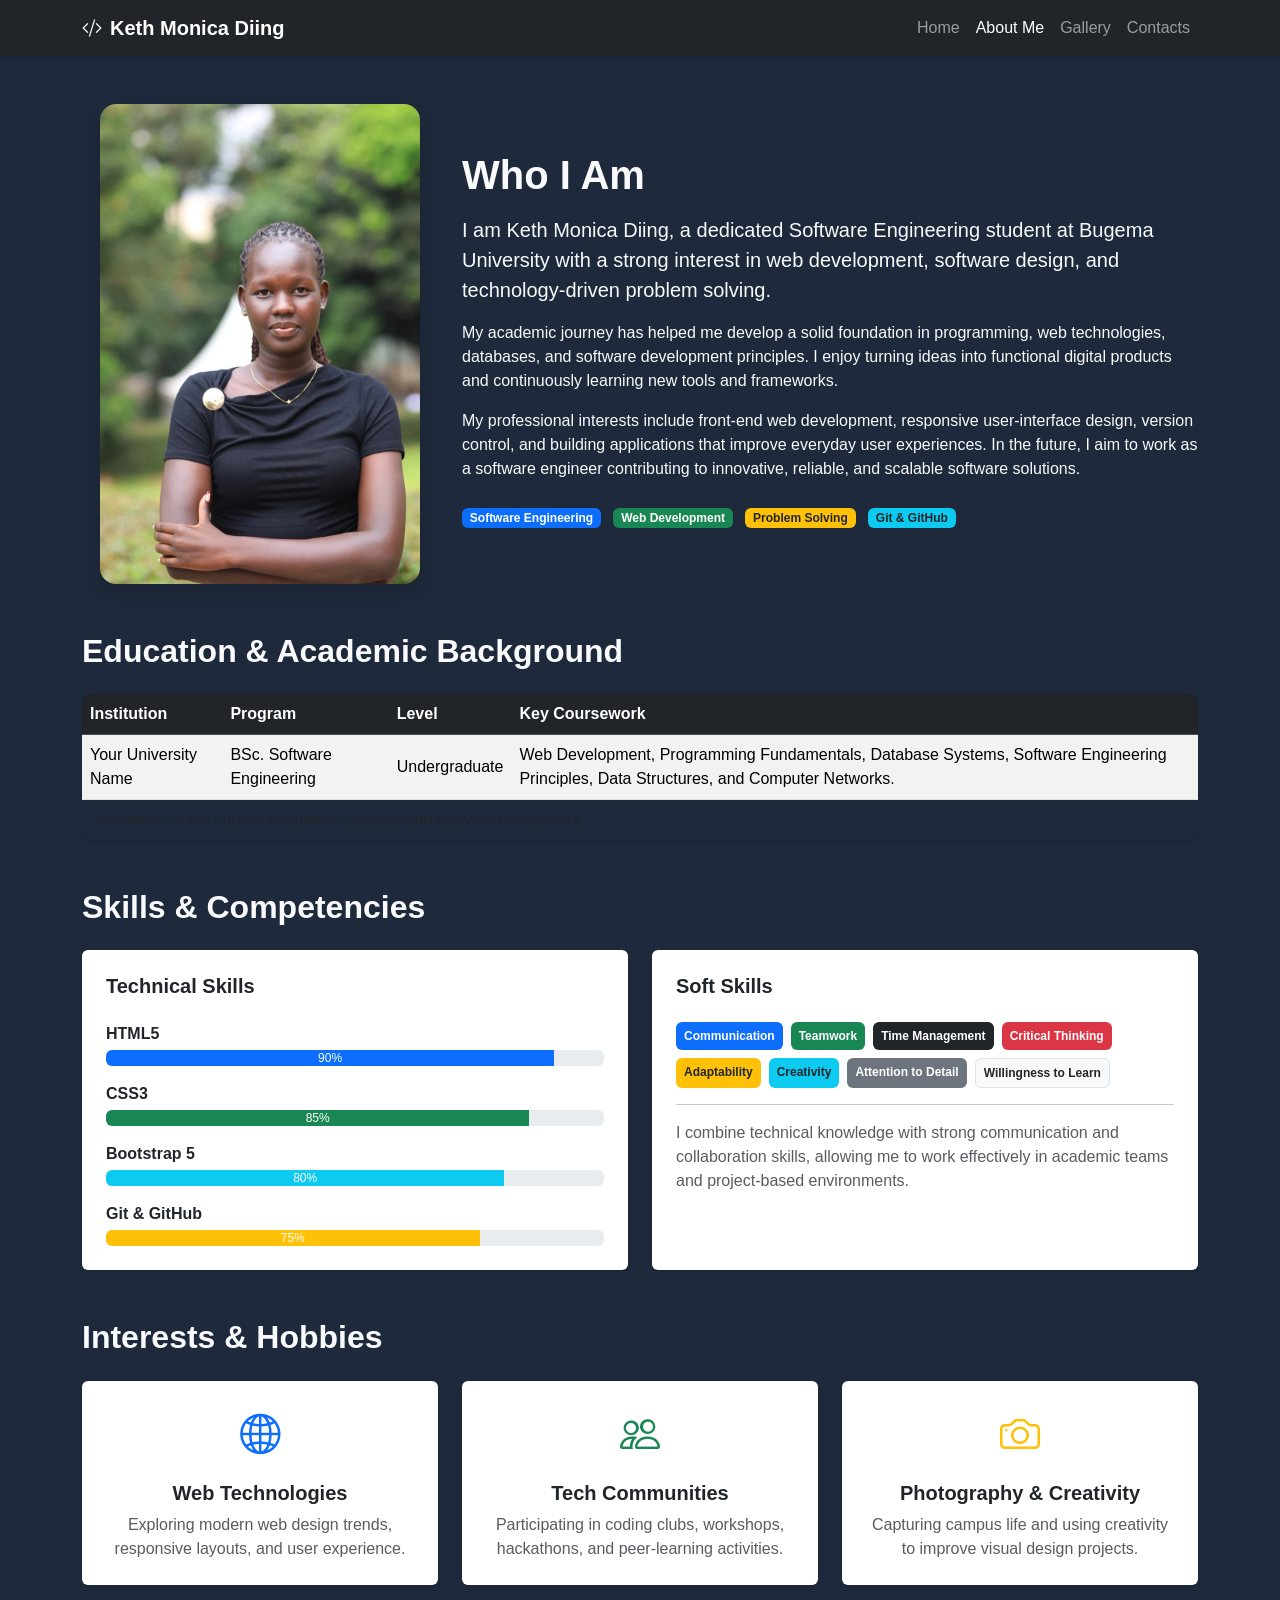
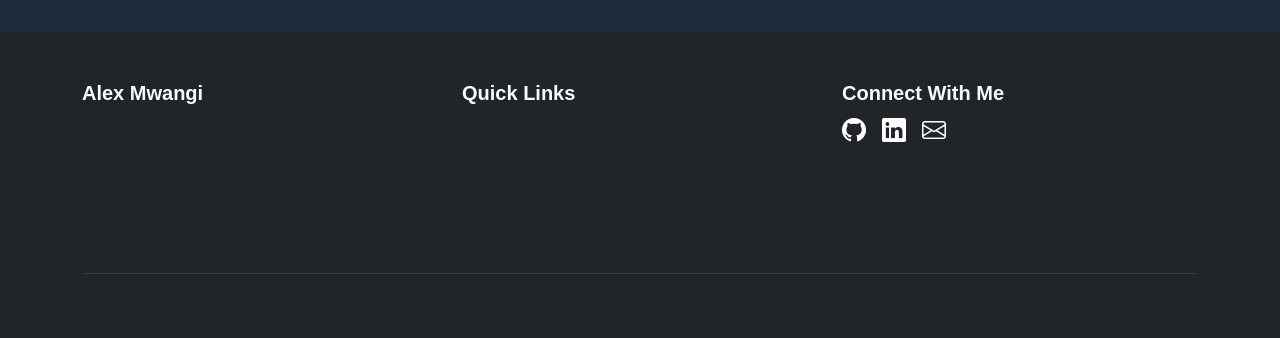
==== about.html @ 6aa04005 "Simple portfoli Welcome to my little world , soon to be Junior Developer Keth" ====
<!DOCTYPE html>
<html lang="en">
<head>
  <meta charset="UTF-8">
  <meta name="viewport" content="width=device-width, initial-scale=1">
  <title>About Me | Keth Monica Diing</title>

  <link href="https://cdn.jsdelivr.net/npm/bootstrap@5.3.3/dist/css/bootstrap.min.css" rel="stylesheet">
  <link href="https://cdn.jsdelivr.net/npm/bootstrap-icons@1.11.3/font/bootstrap-icons.css" rel="stylesheet">
  <link rel="stylesheet" href="style.css">
</head>
<body>

  <!-- Navigation -->
  <nav class="navbar navbar-expand-lg navbar-dark bg-dark sticky-top shadow-sm">
    <div class="container">
      <a class="navbar-brand fw-bold" href="index.html">
        <i class="bi bi-code-slash me-2"></i>Keth Monica Diing 
      </a>

      <button class="navbar-toggler" type="button" data-bs-toggle="collapse"
              data-bs-target="#mainNavbar" aria-controls="mainNavbar"
              aria-expanded="false" aria-label="Toggle navigation">
        <span class="navbar-toggler-icon"></span>
      </button>

      <div class="collapse navbar-collapse" id="mainNavbar">
        <ul class="navbar-nav ms-auto">
          <li class="nav-item"><a class="nav-link" href="index.html">Home</a></li>
          <li class="nav-item"><a class="nav-link active" href="about.html">About Me</a></li>
          <li class="nav-item"><a class="nav-link" href="gallery.html">Gallery</a></li>
          <li class="nav-item"><a class="nav-link" href="contacts.html">Contacts</a></li>
        </ul>
      </div>
    </div>
  </nav>

  <main class="py-5">
    <div class="container">

      <!-- Biography -->
      <section class="mb-5">
        <div class="row align-items-center g-4">
          <div class="col-lg-4 text-center">
            <img src="profile pic.jpeg" alt="Professional portrait of Keth Monica Diing"
                 class="img-fluid rounded-4 shadow about-photo">
          </div>

          <div class="col-lg-8">
            <h1 class="fw-bold mb-3">Who I Am</h1>
            <p class="lead">
              I am Keth Monica Diing, a dedicated Software Engineering student at Bugema University with a strong interest
              in web development, software design, and technology-driven problem solving.
            </p>
            <p>
              My academic journey has helped me develop a solid foundation in programming,
              web technologies, databases, and software development principles. I enjoy turning
              ideas into functional digital products and continuously learning new tools and frameworks.
            </p>
            <p>
              My professional interests include front-end web development, responsive user-interface
              design, version control, and building applications that improve everyday user experiences.
              In the future, I aim to work as a software engineer contributing to innovative,
              reliable, and scalable software solutions.
            </p>

            <div class="mt-4">
              <span class="badge text-bg-primary me-2 mb-2">Software Engineering</span>
              <span class="badge text-bg-success me-2 mb-2">Web Development</span>
              <span class="badge text-bg-warning text-dark me-2 mb-2">Problem Solving</span>
              <span class="badge text-bg-info text-dark mb-2">Git & GitHub</span>
            </div>
          </div>
        </div>
      </section>

      <!-- Education -->
      <section class="mb-5">
        <h2 class="fw-bold mb-4">Education & Academic Background</h2>

        <div class="table-responsive shadow-sm rounded-3">
          <table class="table table-striped table-hover align-middle mb-0">
            <caption class="px-3 py-2 text-muted">
              Summary of my current academic program and relevant coursework.
            </caption>
            <thead class="table-dark">
              <tr>
                <th scope="col">Institution</th>
                <th scope="col">Program</th>
                <th scope="col">Level</th>
                <th scope="col">Key Coursework</th>
              </tr>
            </thead>
            <tbody>
              <tr>
                <td>Your University Name</td>
                <td>BSc. Software Engineering</td>
                <td>Undergraduate</td>
                <td>
                  Web Development, Programming Fundamentals, Database Systems,
                  Software Engineering Principles, Data Structures, and Computer Networks.
                </td>
              </tr>
            </tbody>
          </table>
        </div>
      </section>

      <!-- Skills -->
      <section class="mb-5">
        <h2 class="fw-bold mb-4">Skills & Competencies</h2>

        <div class="row g-4">
          <div class="col-lg-6">
            <div class="card border-0 shadow-sm h-100">
              <div class="card-body p-4">
                <h3 class="h5 fw-bold mb-4">Technical Skills</h3>

                <p class="mb-1 fw-semibold">HTML5</p>
                <div class="progress mb-3" role="progressbar" aria-label="HTML5 skill"
                     aria-valuenow="90" aria-valuemin="0" aria-valuemax="100">
                  <div class="progress-bar bg-primary" style="width: 90%;">90%</div>
                </div>

                <p class="mb-1 fw-semibold">CSS3</p>
                <div class="progress mb-3" role="progressbar" aria-label="CSS3 skill"
                     aria-valuenow="85" aria-valuemin="0" aria-valuemax="100">
                  <div class="progress-bar bg-success" style="width: 85%;">85%</div>
                </div>

                <p class="mb-1 fw-semibold">Bootstrap 5</p>
                <div class="progress mb-3" role="progressbar" aria-label="Bootstrap 5 skill"
                     aria-valuenow="80" aria-valuemin="0" aria-valuemax="100">
                  <div class="progress-bar bg-info" style="width: 80%;">80%</div>
                </div>

                <p class="mb-1 fw-semibold">Git & GitHub</p>
                <div class="progress" role="progressbar" aria-label="Git and GitHub skill"
                     aria-valuenow="75" aria-valuemin="0" aria-valuemax="100">
                  <div class="progress-bar bg-warning" style="width: 75%;">75%</div>
                </div>
              </div>
            </div>
          </div>

          <div class="col-lg-6">
            <div class="card border-0 shadow-sm h-100">
              <div class="card-body p-4">
                <h3 class="h5 fw-bold mb-4">Soft Skills</h3>

                <div class="d-flex flex-wrap gap-2">
                  <span class="badge text-bg-primary p-2">Communication</span>
                  <span class="badge text-bg-success p-2">Teamwork</span>
                  <span class="badge text-bg-dark p-2">Time Management</span>
                  <span class="badge text-bg-danger p-2">Critical Thinking</span>
                  <span class="badge text-bg-warning text-dark p-2">Adaptability</span>
                  <span class="badge text-bg-info text-dark p-2">Creativity</span>
                  <span class="badge text-bg-secondary p-2">Attention to Detail</span>
                  <span class="badge text-bg-light text-dark border p-2">Willingness to Learn</span>
                </div>

                <hr>

                <p class="mb-0 text-muted">
                  I combine technical knowledge with strong communication and collaboration skills,
                  allowing me to work effectively in academic teams and project-based environments.
                </p>
              </div>
            </div>
          </div>
        </div>
      </section>

      <!-- Interests -->
      <section>
        <h2 class="fw-bold mb-4">Interests & Hobbies</h2>

        <div class="row g-4">
          <div class="col-md-4">
            <div class="card h-100 border-0 shadow-sm">
              <div class="card-body text-center p-4">
                <i class="bi bi-globe2 fs-1 text-primary"></i>
                <h3 class="h5 fw-bold mt-3">Web Technologies</h3>
                <p class="text-muted mb-0">
                  Exploring modern web design trends, responsive layouts, and user experience.
                </p>
              </div>
            </div>
          </div>

          <div class="col-md-4">
            <div class="card h-100 border-0 shadow-sm">
              <div class="card-body text-center p-4">
                <i class="bi bi-people fs-1 text-success"></i>
                <h3 class="h5 fw-bold mt-3">Tech Communities</h3>
                <p class="text-muted mb-0">
                  Participating in coding clubs, workshops, hackathons, and peer-learning activities.
                </p>
              </div>
            </div>
          </div>

          <div class="col-md-4">
            <div class="card h-100 border-0 shadow-sm">
              <div class="card-body text-center p-4">
                <i class="bi bi-camera fs-1 text-warning"></i>
                <h3 class="h5 fw-bold mt-3">Photography & Creativity</h3>
                <p class="text-muted mb-0">
                  Capturing campus life and using creativity to improve visual design projects.
                </p>
              </div>
            </div>
          </div>
        </div>
      </section>

    </div>
  </main>

  <!-- Footer -->
  <footer class="bg-dark text-white pt-5 pb-4">
    <div class="container">
      <div class="row gy-4">
        <div class="col-md-4">
          <h5 class="fw-bold">Alex Mwangi</h5>
          <p class="text-muted mb-0">Software Engineering student and aspiring web developer.</p>
        </div>

        <div class="col-md-4">
          <h5 class="fw-bold">Quick Links</h5>
          <ul class="list-unstyled footer-links">
            <li><a href="index.html" class="text-decoration-none text-muted">Home</a></li>
            <li><a href="about.html" class="text-decoration-none text-muted">About Me</a></li>
            <li><a href="gallery.html" class="text-decoration-none text-muted">Gallery</a></li>
            <li><a href="contact.html" class="text-decoration-none text-muted">Contacts</a></li>
          </ul>
        </div>

        <div class="col-md-4">
          <h5 class="fw-bold">Connect With Me</h5>
          <div class="d-flex gap-3 fs-4">
            <a href="https://github.com/your-username" class="text-white" aria-label="GitHub">
              <i class="bi bi-github"></i>
            </a>
            <a href="https://linkedin.com/in/your-username" class="text-white" aria-label="LinkedIn">
              <i class="bi bi-linkedin"></i>
            </a>
            <a href="mailto:your.email@university.ac.ke" class="text-white" aria-label="Email">
              <i class="bi bi-envelope"></i>
            </a>
          </div>
        </div>
      </div>

      <hr class="border-secondary mt-4">
      <p class="text-center text-muted mb-0">&copy; 2026 Keth Monica Diing. All rights reserved.</p>
    </div>
  </footer>

  <script src="picture.jpeg"></script>
</body>
</html>
---- style.css ----
/* General page styling */
body {
  font-family: "Segoe UI", Tahoma, Geneva, Verdana, sans-serif !important;
  background-color: #1e293b !important;
  color: #f8fafc !important;
}

/* Hero section */
.hero-section {
  background: linear-gradient(135deg, #0f172a, #1e3a5f);
  min-height: 90vh;
}

.bg-light,
.bg-white {
  background-color: #1e293b !important;

}

.text-muted{
  color: #94a3b8;
}

h1, h2, h3, h4, h5, h6 {
  color: #f8fafc;
}

.profile-image {
  border: 5px solid #0dcaf0;
  box-shadow: 0 0 30px rgba(13, 202, 240, 0.20.4);
  width: 280px;
  height: 280px;
  object-fit: cover;
  border: 6px solid rgba(255, 255, 255, 0.25);
}


/* About page */
.about-photo {
  max-width: 320px;
  width: 100%;
  object-fit: cover;
}

/* Cards */
.overview-card,
.gallery-item img {
  transition: transform 0.3s ease, box-shadow 0.3s ease;
}

.overview-card:hover {
  transform: translateY(-8px);
  box-shadow: 0 1rem 2rem rgba(0, 0, 0, 0.15) !important;
}

.gallery-item:hover img {
  transform: scale(1.03);
  box-shadow: 0 1rem 2rem rgba(0, 0, 0, 0.2);
}

.icon-circle {
  width: 70px;
  height: 70px;
  display: inline-flex;
  align-items: center;
  justify-content: center;
  border-radius: 50%;
}

/* CTA section */
.cta-section {
  background: linear-gradient(135deg, #212529 0%, #343a40 100%);
}

/* Footer */
.footer-links li {
  margin-bottom: 0.5rem;
}

.footer-links a:hover {
  color: #0d6efd !important;
}

/* Contact page */
.contact-list li {
  font-size: 1.05rem;
}
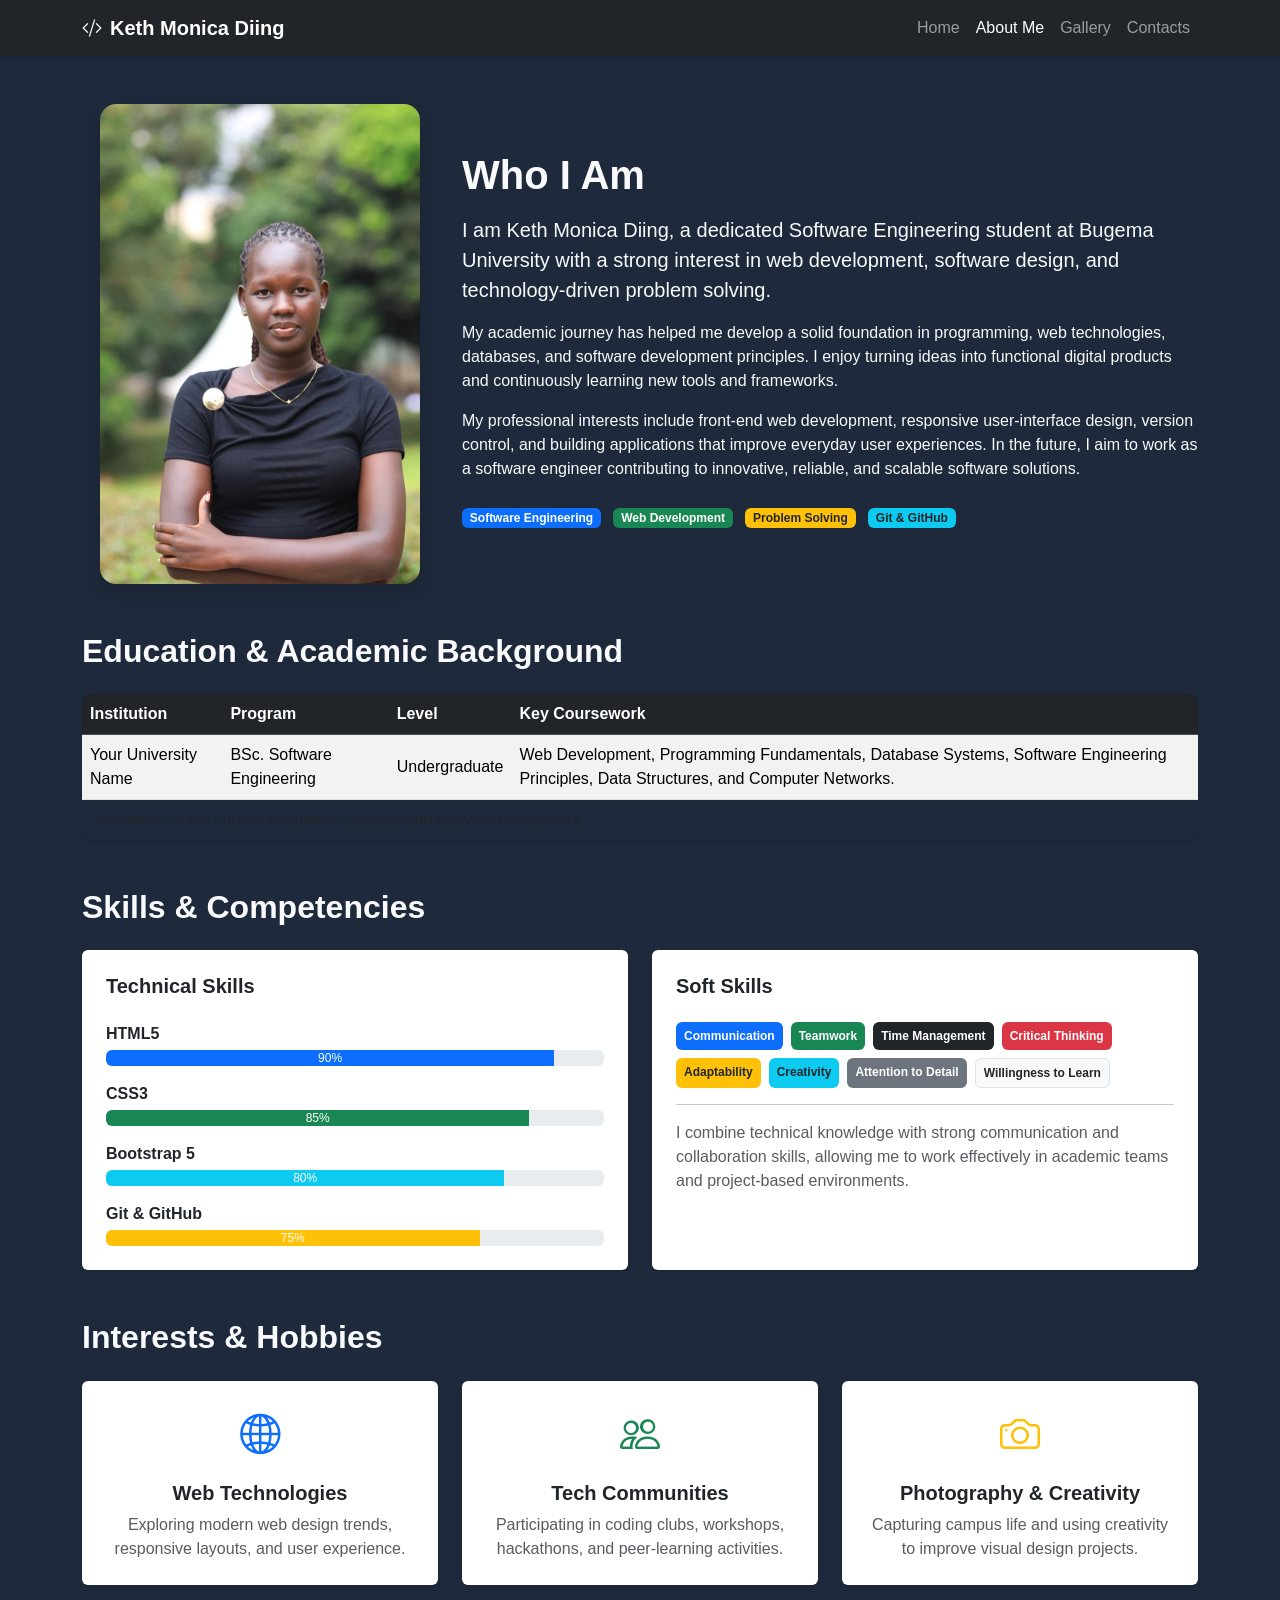
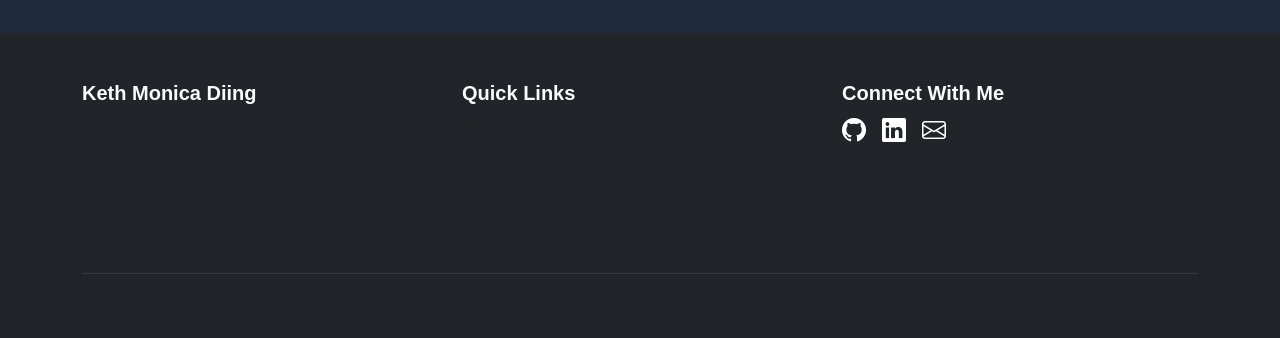
==== commit 971cb6d5: "Update about.html" ====
--- a/about.html
+++ b/about.html
@@ -222,7 +222,7 @@
     <div class="container">
       <div class="row gy-4">
         <div class="col-md-4">
-          <h5 class="fw-bold">Alex Mwangi</h5>
+          <h5 class="fw-bold">Keth Monica Diing</h5>
           <p class="text-muted mb-0">Software Engineering student and aspiring web developer.</p>
         </div>
 
@@ -259,4 +259,4 @@
 
   <script src="picture.jpeg"></script>
 </body>
-</html>+</html>
